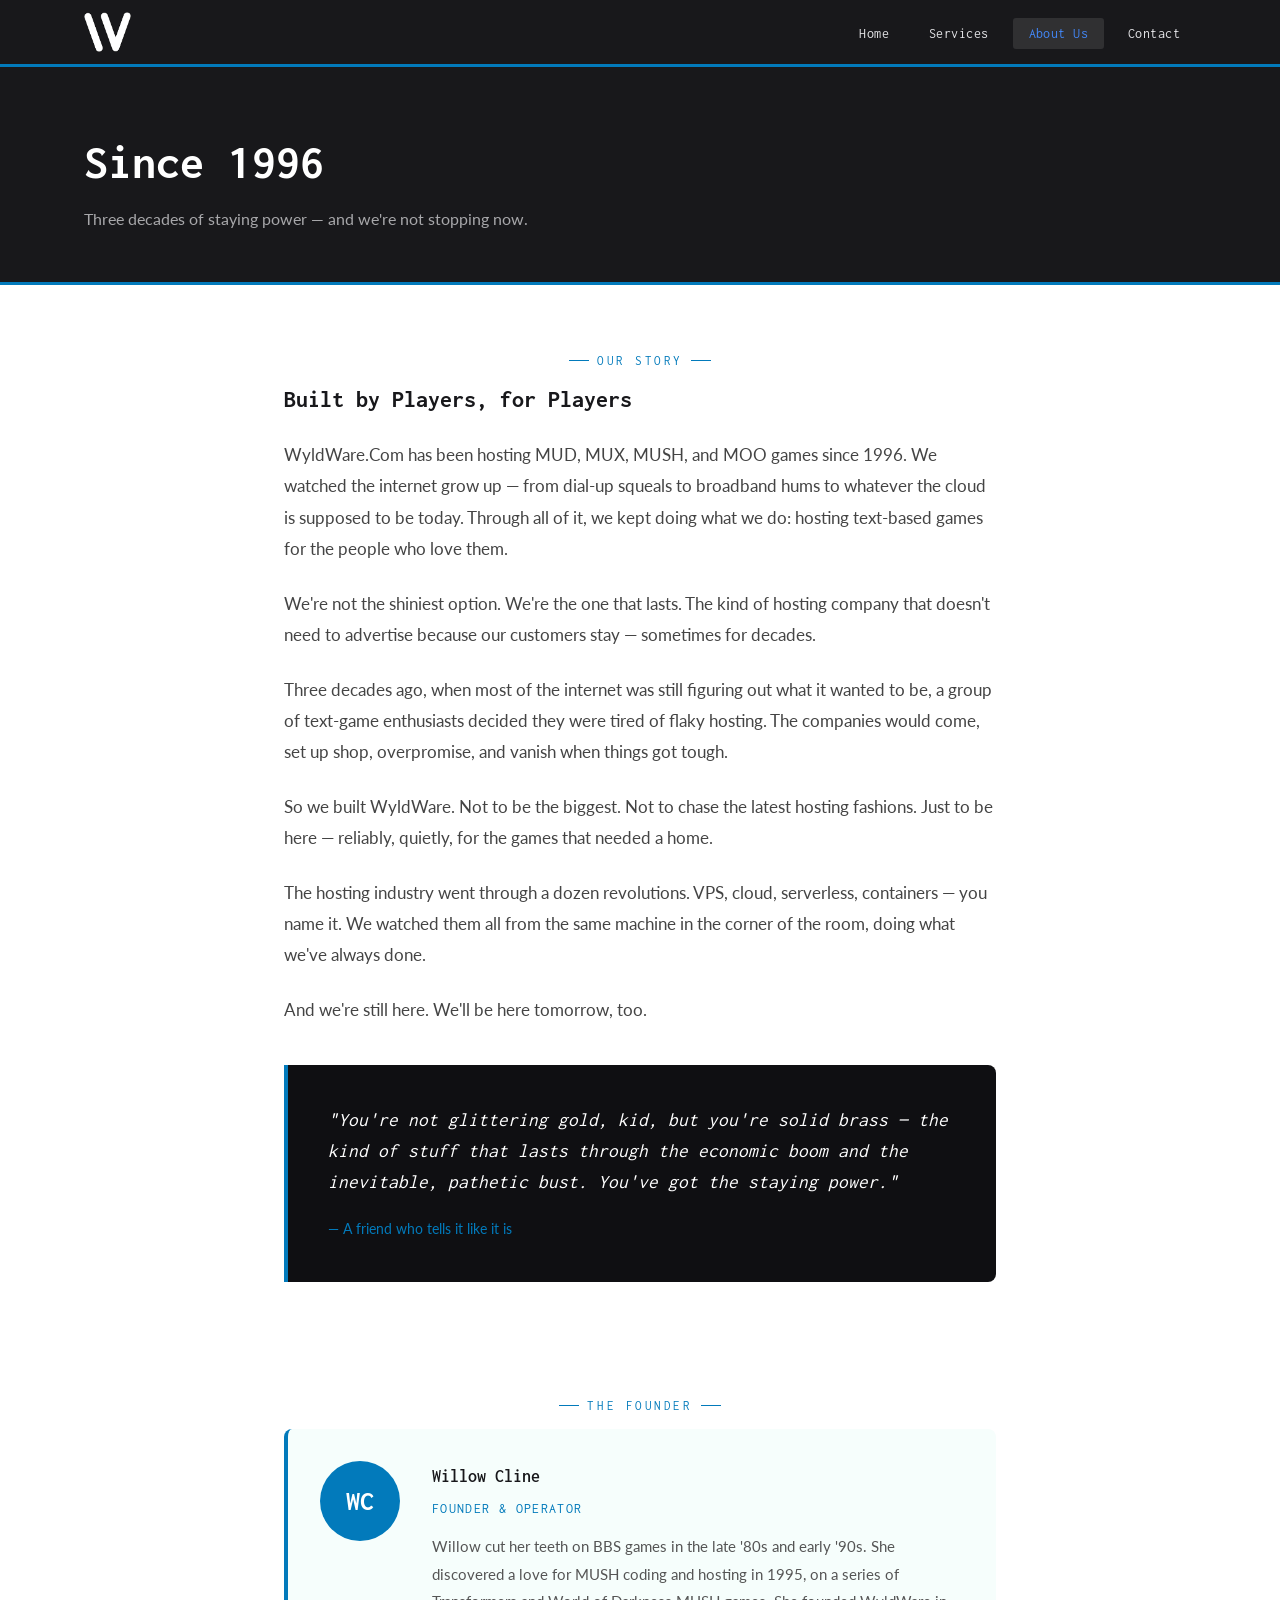
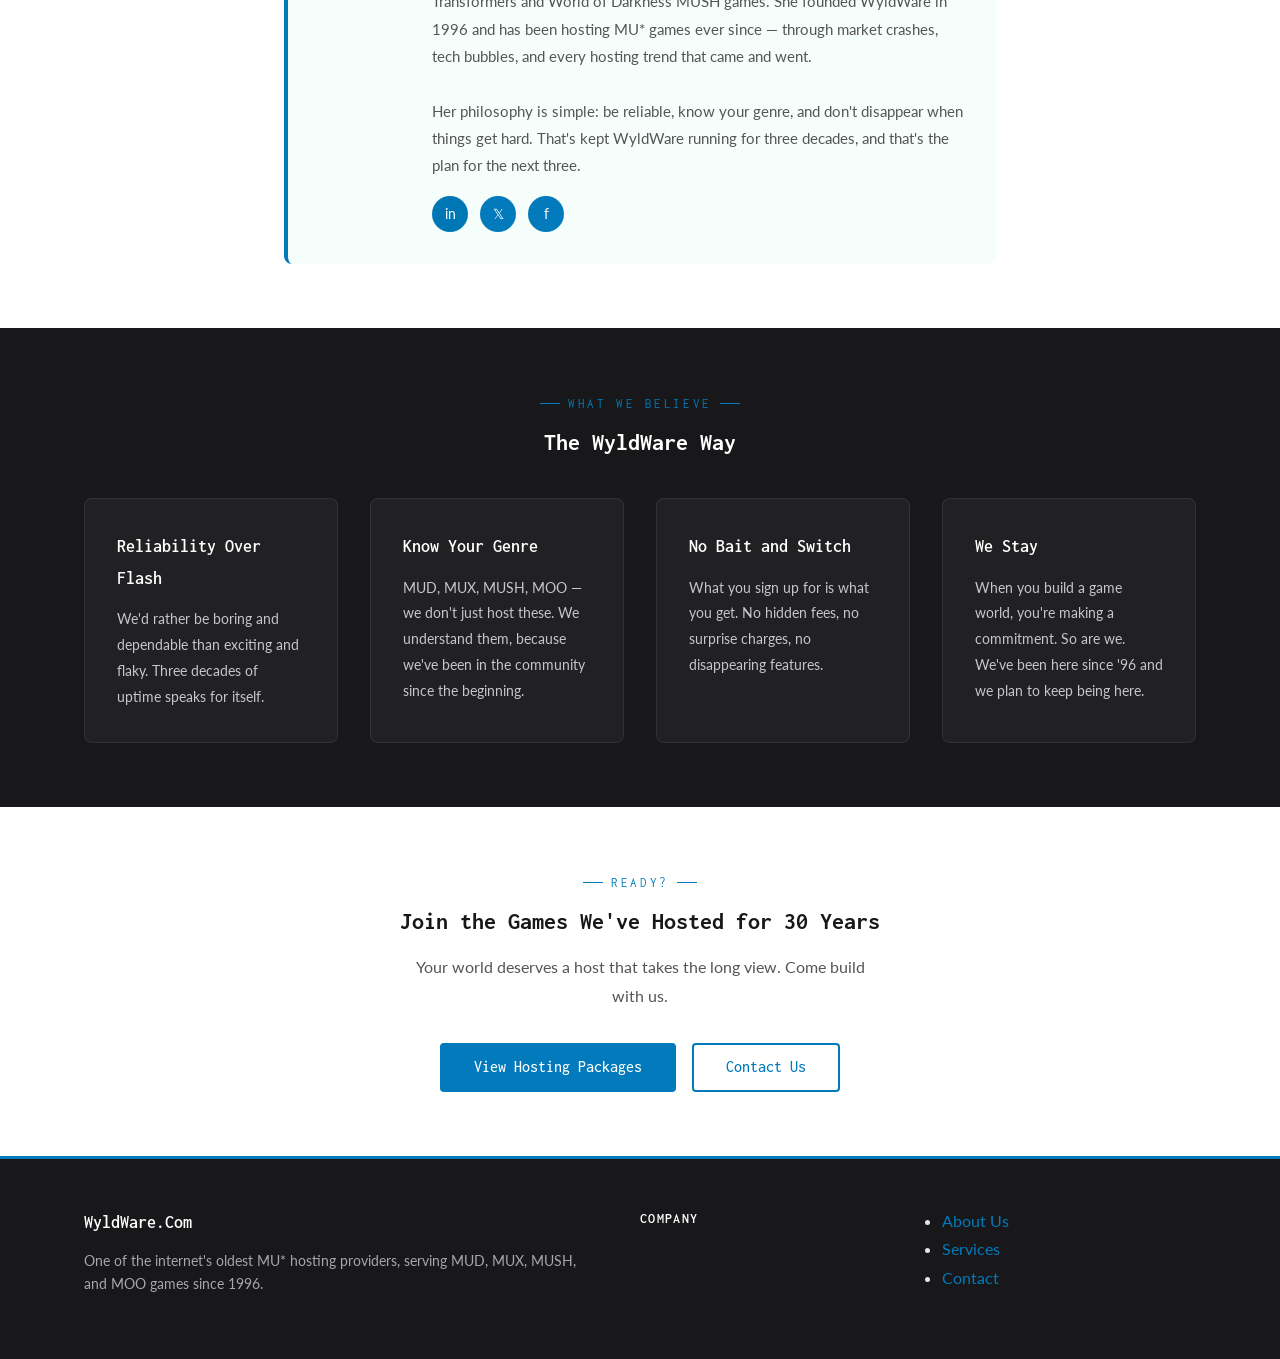
==== about.html @ 0e9ea943 "Initial commit — WyldWare.Com static site, 2026-05-16" ====
<!DOCTYPE html>
<html lang="en">
<head>
  <meta charset="UTF-8">
  <meta name="viewport" content="width=device-width, initial-scale=1.0">
  <title>About Us — WyldWare.Com</title>
  <meta name="description" content="Since 1996, WyldWare.Com has been hosting MUD, MUX, MUSH, and MOO games. We're not the shiniest option — we're the one that lasts.">
  <link rel="icon" type="image/png" href="/media/favicon.png">
  <link rel="stylesheet" href="/css/style.css">
</head>
<body>

<!-- Navigation -->
<nav class="site-nav">
  <div class="container">
    <a href="/" class="nav-brand"><img src="/media/logo.png" alt="WyldWare" style="height:40px;width:auto;"></a>
    <ul class="nav-links" id="nav-links">
      <li><a href="/">Home</a></li>
      <li><a href="/services.html">Services</a></li>
      <li><a href="/about.html" class="active">About Us</a></li>
      <li><a href="/contact.html">Contact</a></li>
    </ul>
    <button class="mobile-menu-btn" onclick="document.getElementById('nav-links').classList.toggle('open')" aria-label="Menu">☰</button>
  </div>
</nav>

<!-- Page Header -->
<header class="page-header">
  <div class="container">
    <h1>Since 1996</h1>
    <p class="page-header__sub">Three decades of staying power — and we're not stopping now.</p>
  </div>
</header>

<!-- Our Story -->
<section class="section">
  <div class="container container--narrow">
    <div class="eyebrow">Our Story</div>
    <h2>Built by Players, for Players</h2>

    <p style="margin: 1.5rem 0; font-size: 1.05rem; color: #444; line-height: 1.85;">
      WyldWare.Com has been hosting MUD, MUX, MUSH, and MOO games since 1996. We watched the internet grow up — from dial-up squeals to broadband hums to whatever the cloud is supposed to be today. Through all of it, we kept doing what we do: hosting text-based games for the people who love them.
    </p>

    <p style="margin: 1.5rem 0; font-size: 1.05rem; color: #444; line-height: 1.85;">
      We're not the shiniest option. We're the one that lasts. The kind of hosting company that doesn't need to advertise because our customers stay — sometimes for decades.
    </p>

    <p style="margin: 1.5rem 0; font-size: 1.05rem; color: #444; line-height: 1.85;">
      Three decades ago, when most of the internet was still figuring out what it wanted to be, a group of text-game enthusiasts decided they were tired of flaky hosting. The companies would come, set up shop, overpromise, and vanish when things got tough.
    </p>

    <p style="margin: 1.5rem 0; font-size: 1.05rem; color: #444; line-height: 1.85;">
      So we built WyldWare. Not to be the biggest. Not to chase the latest hosting fashions. Just to be here — reliably, quietly, for the games that needed a home.
    </p>

    <p style="margin: 1.5rem 0; font-size: 1.05rem; color: #444; line-height: 1.85;">
      The hosting industry went through a dozen revolutions. VPS, cloud, serverless, containers — you name it. We watched them all from the same machine in the corner of the room, doing what we've always done.
    </p>

    <p style="margin: 1.5rem 0; font-size: 1.05rem; color: #444; line-height: 1.85;">
      And we're still here. We'll be here tomorrow, too.
    </p>

    <!-- Quote -->
    <div class="quote-block" style="margin-top: 2.5rem;">
      <blockquote>"You're not glittering gold, kid, but you're solid brass — the kind of stuff that lasts through the economic boom and the inevitable, pathetic bust. You've got the staying power."</blockquote>
      <cite>— A friend who tells it like it is</cite>
    </div>
  </div>
</section>

<!-- Founder -->
<section class="section" style="padding-top: 0;">
  <div class="container container--narrow">
    <div class="eyebrow">The Founder</div>
    <div class="founder-card">
      <div class="founder-card__avatar">WC</div>
      <div>
        <div class="founder-card__name">Willow Cline</div>
        <div class="founder-card__role">Founder &amp; Operator</div>
        <div class="founder-card__bio">
          Willow cut her teeth on BBS games in the late '80s and early '90s. She discovered a love for MUSH coding and hosting in 1995, on a series of Transformers and World of Darkness MUSH games. She founded WyldWare in 1996 and has been hosting MU* games ever since — through market crashes, tech bubbles, and every hosting trend that came and went.
          <br><br>
          Her philosophy is simple: be reliable, know your genre, and don't disappear when things get hard. That's kept WyldWare running for three decades, and that's the plan for the next three.
        </div>
        <div class="contact-info__social" style="margin-top: 1rem;">
          <a href="https://www.linkedin.com/in/jason-cline-3a7ba971/" target="_blank" rel="noopener" title="LinkedIn" style="background: #0077B5;">in</a>
          <a href="https://twitter.com/darksir23" target="_blank" rel="noopener" title="Twitter">𝕏</a>
          <a href="https://www.facebook.com/jasoncline23" target="_blank" rel="noopener" title="Facebook">f</a>
        </div>
      </div>
    </div>
  </div>
</section>

<!-- Values -->
<section class="section section--dark">
  <div class="container">
    <div class="eyebrow" style="justify-content: center;">What We Believe</div>
    <h2 class="text-center">The WyldWare Way</h2>
    <div class="props-grid" style="margin-top: 2.5rem;">
      <div class="prop-card">
        <div class="prop-card__title">Reliability Over Flash</div>
        <div class="prop-card__body">We'd rather be boring and dependable than exciting and flaky. Three decades of uptime speaks for itself.</div>
      </div>
      <div class="prop-card">
        <div class="prop-card__title">Know Your Genre</div>
        <div class="prop-card__body">MUD, MUX, MUSH, MOO — we don't just host these. We understand them, because we've been in the community since the beginning.</div>
      </div>
      <div class="prop-card">
        <div class="prop-card__title">No Bait and Switch</div>
        <div class="prop-card__body">What you sign up for is what you get. No hidden fees, no surprise charges, no disappearing features.</div>
      </div>
      <div class="prop-card">
        <div class="prop-card__title">We Stay</div>
        <div class="prop-card__body">When you build a game world, you're making a commitment. So are we. We've been here since '96 and we plan to keep being here.</div>
      </div>
    </div>
  </div>
</section>

<!-- CTA -->
<section class="section text-center">
  <div class="container container--narrow">
    <div class="eyebrow" style="justify-content: center;">Ready?</div>
    <h2>Join the Games We've Hosted for 30 Years</h2>
    <p style="color: #555; max-width: 480px; margin: 1rem auto 0;">
      Your world deserves a host that takes the long view. Come build with us.
    </p>
    <div style="margin-top: 2rem; display: flex; gap: 1rem; justify-content: center; flex-wrap: wrap;">
      <a href="/services.html" class="btn btn--primary">View Hosting Packages</a>
      <a href="/contact.html" class="btn btn--outline">Contact Us</a>
    </div>
  </div>
</section>

<!-- Footer -->
<footer class="site-footer">
  <div class="container">
    <div class="footer-grid">
      <div>
        <div class="footer-brand__name">WyldWare.Com</div>
        <p class="footer-brand__desc">One of the internet's oldest MU* hosting providers, serving MUD, MUX, MUSH, and MOO games since 1996.</p>
      </div>
        <div class="footer-col__heading">Company</div>
        <ul>
          <li><a href="/about.html">About Us</a></li>
          <li><a href="/services.html">Services</a></li>
          <li><a href="/contact.html">Contact</a></li>
        </ul>
      </div>
---- css/style.css ----
/* WyldWare Static Site Styles
   Based on wyldware.com brand colors: #027ABB (primary), #015EA0 (secondary), #18181B (dark), #3F3F46 (gray) */

@import url('https://fonts.googleapis.com/css2?family=Inconsolata:wght@400;500;600;700&family=Lato:wght@300;400;700&display=swap');

/* ─── Reset & Base ─────────────────────────────── */
*, *::before, *::after { box-sizing: border-box; margin: 0; padding: 0; }

:root {
  --primary:    #027ABB;
  --secondary:  #015EA0;
  --accent:     #4286F5;
  --dark:       #18181B;
  --darker:     #0F0F12;
  --gray:       #3F3F46;
  --gray-light: #E4E4E7;
  --white:      #FFFFFF;
  --offwhite:   #F6FEFC;
  --body-font: 'Lato', sans-serif;
  --heading-font: 'Inconsolata', monospace;
}

html {
  scroll-behavior: smooth;
}

body {
  font-family: var(--body-font);
  font-size: 16px;
  line-height: 1.8;
  color: var(--dark);
  background: var(--white);
}

h1, h2, h3, h4, h5, h6 {
  font-family: var(--heading-font);
  line-height: 1.3;
  color: var(--dark);
}

a {
  color: var(--primary);
  text-decoration: none;
  transition: color 0.2s;
}
a:hover { color: var(--accent); }

img { max-width: 100%; height: auto; display: block; }

/* ─── Layout Utilities ───────────────────────────── */
.container {
  width: 100%;
  max-width: 1160px;
  margin: 0 auto;
  padding: 0 1.5rem;
}

.container--narrow {
  max-width: 760px;
}

.section {
  padding: 4rem 0;
}

.section--dark {
  background: var(--dark);
  color: var(--white);
}

.section--dark h1,
.section--dark h2,
.section--dark h3,
.section--dark h4 {
  color: var(--white);
}

.section--dark p {
  color: var(--gray-light);
}

.section--darker {
  background: var(--darker);
  color: var(--white);
}

.section--darker h2 {
  color: var(--white);
}

/* ─── Buttons ───────────────────────────────────── */
.btn {
  display: inline-block;
  padding: 0.75rem 2rem;
  font-family: var(--heading-font);
  font-size: 1rem;
  font-weight: 500;
  border: 2px solid transparent;
  border-radius: 4px;
  cursor: pointer;
  text-align: center;
  text-decoration: none;
  transition: all 0.2s;
  line-height: 1.3;
}

.btn--primary {
  background: var(--primary);
  color: var(--white);
  border-color: var(--primary);
}
.btn--primary:hover {
  background: var(--secondary);
  border-color: var(--secondary);
  color: var(--white);
}

.btn--outline {
  background: transparent;
  color: var(--primary);
  border-color: var(--primary);
}
.btn--outline:hover {
  background: var(--primary);
  color: var(--white);
}

.btn--white {
  background: var(--white);
  color: var(--dark);
  border-color: var(--white);
}
.btn--white:hover {
  background: var(--gray-light);
  border-color: var(--gray-light);
  color: var(--dark);
}

.btn--outline-white {
  background: transparent;
  color: var(--white);
  border-color: var(--white);
}
.btn--outline-white:hover {
  background: var(--white);
  color: var(--dark);
}

.btn--small {
  padding: 0.5rem 1.25rem;
  font-size: 0.875rem;
}

.btn--large {
  padding: 1rem 2.5rem;
  font-size: 1.125rem;
}

/* ─── Navigation ────────────────────────────────── */
.site-nav {
  background: var(--dark);
  position: sticky;
  top: 0;
  z-index: 100;
  border-bottom: 3px solid var(--primary);
}

.site-nav .container {
  display: flex;
  align-items: center;
  justify-content: space-between;
  height: 64px;
}

.nav-brand {
  display: flex;
  align-items: center;
  gap: 0.75rem;
  color: var(--white);
  font-family: var(--heading-font);
  font-size: 1.25rem;
  font-weight: 600;
  letter-spacing: 0.05em;
}

.nav-brand:hover { color: var(--accent); }
.nav-brand img { height: 40px; width: auto; }

.nav-links {
  display: flex;
  list-style: none;
  gap: 0.5rem;
}

.nav-links a {
  color: var(--gray-light);
  font-family: var(--heading-font);
  font-size: 0.9rem;
  padding: 0.5rem 1rem;
  border-radius: 3px;
  transition: all 0.2s;
  letter-spacing: 0.03em;
}

.nav-links a:hover,
.nav-links a.active {
  color: var(--white);
  background: rgba(255,255,255,0.1);
}

.nav-links a.active {
  color: var(--accent);
}

.mobile-menu-btn {
  display: none;
  background: none;
  border: none;
  color: var(--white);
  font-size: 1.5rem;
  cursor: pointer;
  padding: 0.5rem;
}

@media (max-width: 768px) {
  .nav-links { display: none; flex-direction: column; position: absolute; top: 64px; left: 0; right: 0; background: var(--dark); padding: 1rem; gap: 0; }
  .nav-links.open { display: flex; }
  .nav-links a { padding: 0.75rem 1rem; }
  .mobile-menu-btn { display: block; }
  .hero > .container { flex-direction: column; }
  .hero__overlay { width: 80%; max-width: 320px; margin-top: 2rem; }
}

/* ─── Hero ──────────────────────────────────────── */
.hero {
  background: var(--dark);
  background-image: url('../media/bg-3.png');
  background-size: cover;
  background-position: center;
  background-attachment: fixed;
  color: var(--white);
  padding: 6rem 0 5rem;
  position: relative;
  overflow: hidden;
}

.hero::before {
  content: '';
  position: absolute;
  inset: 0;
  background: linear-gradient(to right, rgba(15,15,18,0.94) 0%, rgba(15,15,18,0.85) 50%, rgba(15,15,18,0.3) 100%);
  pointer-events: none;
  z-index: 0;
}

.hero > .container {
  position: relative;
  z-index: 1;
  display: flex;
  align-items: center;
  justify-content: space-between;
  gap: 3rem;
}

.hero__overlay {
  position: relative;
  z-index: 2;
  flex-shrink: 0;
  width: 45%;
  max-width: 480px;
  align-self: center;
  border-radius: 8px;
  box-shadow: 0 8px 40px rgba(0,0,0,0.5);
  opacity: 0.88;
}

.hero__content {
  position: relative;
  z-index: 1;
  flex: 1;
  min-width: 0;
  max-width: 640px;
}

.hero__eyebrow {
  font-family: var(--heading-font);
  font-size: 0.85rem;
  letter-spacing: 0.2em;
  text-transform: uppercase;
  color: var(--primary);
  margin-bottom: 1rem;
  display: flex;
  align-items: center;
  gap: 0.5rem;
}

.hero__eyebrow::before {
  content: '';
  display: inline-block;
  width: 24px;
  height: 2px;
  background: var(--primary);
}

.hero h1 {
  font-size: clamp(2.5rem, 6vw, 4rem);
  color: var(--white);
  margin-bottom: 1.25rem;
  font-weight: 600;
}

.hero h1 span {
  color: var(--primary);
}

.hero__sub {
  font-size: 1.15rem;
  color: var(--gray-light);
  margin-bottom: 2rem;
  max-width: 540px;
  line-height: 1.7;
}

.hero__actions {
  display: flex;
  flex-wrap: wrap;
  gap: 1rem;
  align-items: center;
}

.hero__stats {
  margin-top: 4rem;
  display: flex;
  gap: 3rem;
  flex-wrap: wrap;
}

.hero__stat {
  text-align: left;
}

.hero__stat-number {
  display: block;
  font-family: var(--heading-font);
  font-size: 2.5rem;
  font-weight: 700;
  color: var(--primary);
  line-height: 1;
}

.hero__stat-label {
  font-size: 0.8rem;
  letter-spacing: 0.1em;
  text-transform: uppercase;
  color: var(--gray);
  color: rgba(228,228,231,0.6);
}

/* ─── Value Props Grid ──────────────────────────── */
.props-grid {
  display: grid;
  grid-template-columns: repeat(auto-fit, minmax(240px, 1fr));
  gap: 2rem;
  margin-top: 3rem;
}

.prop-card {
  background: rgba(255,255,255,0.04);
  border: 1px solid rgba(255,255,255,0.08);
  border-radius: 8px;
  padding: 2rem;
  transition: all 0.3s;
}

.prop-card:hover {
  border-color: var(--primary);
  transform: translateY(-4px);
}

.prop-card__icon {
  font-size: 2rem;
  margin-bottom: 1rem;
  display: block;
}

.prop-card__title {
  font-family: var(--heading-font);
  font-size: 1.1rem;
  font-weight: 600;
  margin-bottom: 0.75rem;
  color: var(--white);
}

.prop-card__body {
  font-size: 0.9rem;
  color: var(--gray-light);
  opacity: 0.85;
}

/* ─── Feature Blocks ─────────────────────────────── */
.feature-row {
  display: grid;
  grid-template-columns: 1fr 1fr;
  gap: 4rem;
  align-items: center;
}

.feature-row--reverse {
  direction: rtl;
}
.feature-row--reverse > * {
  direction: ltr;
}

@media (max-width: 768px) {
  .feature-row { grid-template-columns: 1fr; gap: 2rem; }
  .feature-row--reverse { direction: ltr; }
}

.feature-row__label {
  font-family: var(--heading-font);
  font-size: 0.8rem;
  letter-spacing: 0.15em;
  text-transform: uppercase;
  color: var(--primary);
  margin-bottom: 0.5rem;
}

.feature-row h2 {
  font-size: 1.75rem;
  margin-bottom: 1rem;
}

.feature-row p {
  color: #555;
  margin-bottom: 1.25rem;
}

.feature-row__visual {
  background: var(--dark);
  border-radius: 8px;
  padding: 3rem;
  display: flex;
  align-items: center;
  justify-content: center;
  min-height: 280px;
}

.feature-row__visual pre {
  font-family: var(--heading-font);
  color: var(--gray-light);
  font-size: 0.85rem;
  line-height: 1.6;
}

/* ─── Hosting Tiers / Pricing ───────────────────── */
.tiers-grid {
  display: grid;
  grid-template-columns: repeat(auto-fit, minmax(260px, 1fr));
  gap: 1.5rem;
  margin-top: 3rem;
}

.tier-card {
  background: var(--white);
  border: 2px solid var(--gray-light);
  border-radius: 8px;
  padding: 2rem;
  display: flex;
  flex-direction: column;
  transition: all 0.3s;
  position: relative;
}

.tier-card:hover {
  border-color: var(--primary);
  box-shadow: 0 8px 30px rgba(2,122,187,0.15);
  transform: translateY(-4px);
}

.tier-card--featured {
  border-color: var(--primary);
  box-shadow: 0 4px 20px rgba(2,122,187,0.12);
}

.tier-card__badge {
  position: absolute;
  top: -12px;
  left: 50%;
  transform: translateX(-50%);
  background: var(--primary);
  color: var(--white);
  font-family: var(--heading-font);
  font-size: 0.75rem;
  font-weight: 600;
  letter-spacing: 0.1em;
  text-transform: uppercase;
  padding: 0.25rem 1rem;
  border-radius: 20px;
}

.tier-card__name {
  font-family: var(--heading-font);
  font-size: 1.25rem;
  font-weight: 600;
  margin-bottom: 0.25rem;
}

.tier-card__tagline {
  font-size: 0.85rem;
  color: #666;
  margin-bottom: 1.25rem;
}

.tier-card__price {
  font-family: var(--heading-font);
  font-size: 2rem;
  font-weight: 700;
  color: var(--primary);
  margin-bottom: 0.25rem;
}

.tier-card__price span {
  font-size: 0.9rem;
  font-weight: 400;
  color: #666;
}

.tier-card__divider {
  height: 1px;
  background: var(--gray-light);
  margin: 1.25rem 0;
}

.tier-card__features {
  list-style: none;
  flex: 1;
  margin-bottom: 1.5rem;
}

.tier-card__features li {
  padding: 0.4rem 0;
  font-size: 0.9rem;
  display: flex;
  align-items: flex-start;
  gap: 0.5rem;
}

.tier-card__features li::before {
  content: '✓';
  color: var(--primary);
  font-weight: 700;
  flex-shrink: 0;
  margin-top: 0.1rem;
}

/* ─── PayPal Buttons ──────────────────────────────── */
.paypal-section {
  margin-top: 2rem;
  padding-top: 2rem;
  border-top: 1px solid var(--gray-light);
}

.paypal-buttons {
  display: flex;
  gap: 1rem;
  flex-wrap: wrap;
}

.paypal-btn {
  display: inline-block;
  background: #FFC439;
  color: #003087;
  font-family: var(--heading-font);
  font-size: 0.9rem;
  font-weight: 700;
  padding: 0.75rem 1.5rem;
  border-radius: 4px;
  text-decoration: none;
  border: 1px solid #003087;
  transition: all 0.2s;
  cursor: pointer;
  text-align: center;
  flex: 1;
  min-width: 180px;
}

.paypal-btn:hover {
  background: #FFD966;
  color: #003087;
}

.paypal-note {
  font-size: 0.8rem;
  color: #888;
  margin-top: 0.75rem;
  text-align: center;
}

/* ─── About / Team ──────────────────────────────── */
.founder-card {
  display: grid;
  grid-template-columns: auto 1fr;
  gap: 2rem;
  align-items: start;
  background: var(--offwhite);
  border-radius: 8px;
  padding: 2rem;
  border-left: 4px solid var(--primary);
}

@media (max-width: 600px) {
  .founder-card { grid-template-columns: 1fr; }
}

.founder-card__avatar {
  width: 80px;
  height: 80px;
  border-radius: 50%;
  background: var(--primary);
  display: flex;
  align-items: center;
  justify-content: center;
  font-family: var(--heading-font);
  font-size: 1.75rem;
  font-weight: 700;
  color: var(--white);
  flex-shrink: 0;
}

.founder-card__name {
  font-family: var(--heading-font);
  font-size: 1.1rem;
  font-weight: 600;
  margin-bottom: 0.25rem;
}

.founder-card__role {
  font-size: 0.85rem;
  color: var(--primary);
  text-transform: uppercase;
  letter-spacing: 0.1em;
  margin-bottom: 0.75rem;
  font-family: var(--heading-font);
}

.founder-card__bio {
  font-size: 0.95rem;
  color: #555;
}

/* ─── Contact Form ──────────────────────────────── */
.contact-grid {
  display: grid;
  grid-template-columns: 1fr 1fr;
  gap: 3rem;
  align-items: start;
}

@media (max-width: 768px) {
  .contact-grid { grid-template-columns: 1fr; }
}

.contact-form {
  background: var(--offwhite);
  border-radius: 8px;
  padding: 2rem;
  border-left: 4px solid var(--primary);
}

.form-group {
  margin-bottom: 1.25rem;
}

.form-group label {
  display: block;
  font-family: var(--heading-font);
  font-size: 0.85rem;
  font-weight: 600;
  margin-bottom: 0.4rem;
  color: var(--dark);
}

.form-group label .required {
  color: var(--primary);
}

.form-group input,
.form-group textarea,
.form-group select {
  width: 100%;
  padding: 0.7rem 1rem;
  font-family: var(--body-font);
  font-size: 0.95rem;
  border: 1px solid var(--gray-light);
  border-radius: 4px;
  background: var(--white);
  transition: border-color 0.2s;
}

.form-group input:focus,
.form-group textarea:focus {
  outline: none;
  border-color: var(--primary);
}

.form-group textarea {
  min-height: 140px;
  resize: vertical;
}

.contact-info__block {
  margin-bottom: 2rem;
}

.contact-info__block h3 {
  font-family: var(--heading-font);
  font-size: 1rem;
  margin-bottom: 0.5rem;
}

.contact-info__block p {
  font-size: 0.9rem;
  color: #555;
}

.contact-info__social {
  display: flex;
  gap: 0.75rem;
  margin-top: 0.75rem;
}

.contact-info__social a {
  display: inline-flex;
  align-items: center;
  justify-content: center;
  width: 36px;
  height: 36px;
  background: var(--primary);
  color: var(--white);
  border-radius: 50%;
  font-size: 0.9rem;
  transition: background 0.2s;
}

.contact-info__social a:hover {
  background: var(--secondary);
  color: var(--white);
}

/* ─── Quote / Testimonial ────────────────────────── */
.quote-block {
  background: var(--darker);
  border-left: 4px solid var(--primary);
  padding: 2.5rem;
  border-radius: 0 8px 8px 0;
  margin: 3rem 0;
}

.quote-block blockquote {
  font-family: var(--heading-font);
  font-size: 1.2rem;
  font-style: italic;
  color: var(--white);
  line-height: 1.6;
  margin-bottom: 1rem;
}

.quote-block cite {
  font-size: 0.85rem;
  color: var(--primary);
  font-style: normal;
}

/* ─── Footer ────────────────────────────────────── */
.site-footer {
  background: var(--dark);
  color: var(--gray-light);
  padding: 3rem 0 1.5rem;
  border-top: 3px solid var(--primary);
}

.footer-grid {
  display: grid;
  grid-template-columns: 2fr 1fr 1fr;
  gap: 3rem;
  margin-bottom: 2.5rem;
}

@media (max-width: 768px) {
  .footer-grid { grid-template-columns: 1fr; gap: 2rem; }
}

.footer-brand__name {
  font-family: var(--heading-font);
  font-size: 1.1rem;
  font-weight: 600;
  color: var(--white);
  margin-bottom: 0.75rem;
}

.footer-brand__desc {
  font-size: 0.875rem;
  line-height: 1.6;
  opacity: 0.7;
}

.footer-col__heading {
  font-family: var(--heading-font);
  font-size: 0.85rem;
  font-weight: 600;
  letter-spacing: 0.1em;
  text-transform: uppercase;
  color: var(--white);
  margin-bottom: 1rem;
}

.footer-col ul {
  list-style: none;
}

.footer-col ul li {
  margin-bottom: 0.5rem;
}

.footer-col ul a {
  font-size: 0.875rem;
  color: var(--gray-light);
  opacity: 0.7;
  transition: opacity 0.2s;
}

.footer-col ul a:hover {
  opacity: 1;
  color: var(--white);
}

.footer-bar {
  border-top: 1px solid rgba(255,255,255,0.08);
  padding-top: 1.5rem;
  text-align: center;
  font-size: 0.8rem;
  opacity: 0.5;
}

/* ─── Page Headers ──────────────────────────────── */
.page-header {
  background: var(--dark);
  color: var(--white);
  padding: 4rem 0 3rem;
  border-bottom: 3px solid var(--primary);
}

.page-header h1 {
  font-size: clamp(2rem, 5vw, 3rem);
  color: var(--white);
  margin-bottom: 0.75rem;
}

.page-header__sub {
  color: var(--gray-light);
  opacity: 0.7;
  font-size: 1rem;
  max-width: 560px;
}

/* ─── Game Types Grid ────────────────────────────── */
.game-grid {
  display: grid;
  grid-template-columns: repeat(auto-fit, minmax(180px, 1fr));
  gap: 1.5rem;
  margin-top: 2.5rem;
}

.game-tag {
  background: rgba(2,122,187,0.1);
  border: 1px solid rgba(2,122,187,0.3);
  border-radius: 6px;
  padding: 1.25rem 1rem;
  text-align: center;
  font-family: var(--heading-font);
  font-size: 1.1rem;
  font-weight: 600;
  color: var(--primary);
}

.game-tag span {
  display: block;
  font-size: 0.75rem;
  font-weight: 400;
  color: #666;
  margin-top: 0.25rem;
}

/* ─── Misc ──────────────────────────────────────── */
.text-center { text-align: center; }
.text-primary { color: var(--primary); }
.text-muted { color: #666; }
.mt-1 { margin-top: 1rem; }
.mt-2 { margin-top: 2rem; }
.mt-3 { margin-top: 3rem; }
.mb-1 { margin-bottom: 1rem; }
.mb-2 { margin-bottom: 2rem; }
.mb-3 { margin-bottom: 3rem; }

.eyebrow {
  font-family: var(--heading-font);
  font-size: 0.8rem;
  letter-spacing: 0.2em;
  text-transform: uppercase;
  color: var(--primary);
  margin-bottom: 0.75rem;
  display: flex;
  align-items: center;
  justify-content: center;
  gap: 0.5rem;
}

.eyebrow::before, .eyebrow::after {
  content: '';
  display: inline-block;
  width: 20px;
  height: 1px;
  background: var(--primary);
}
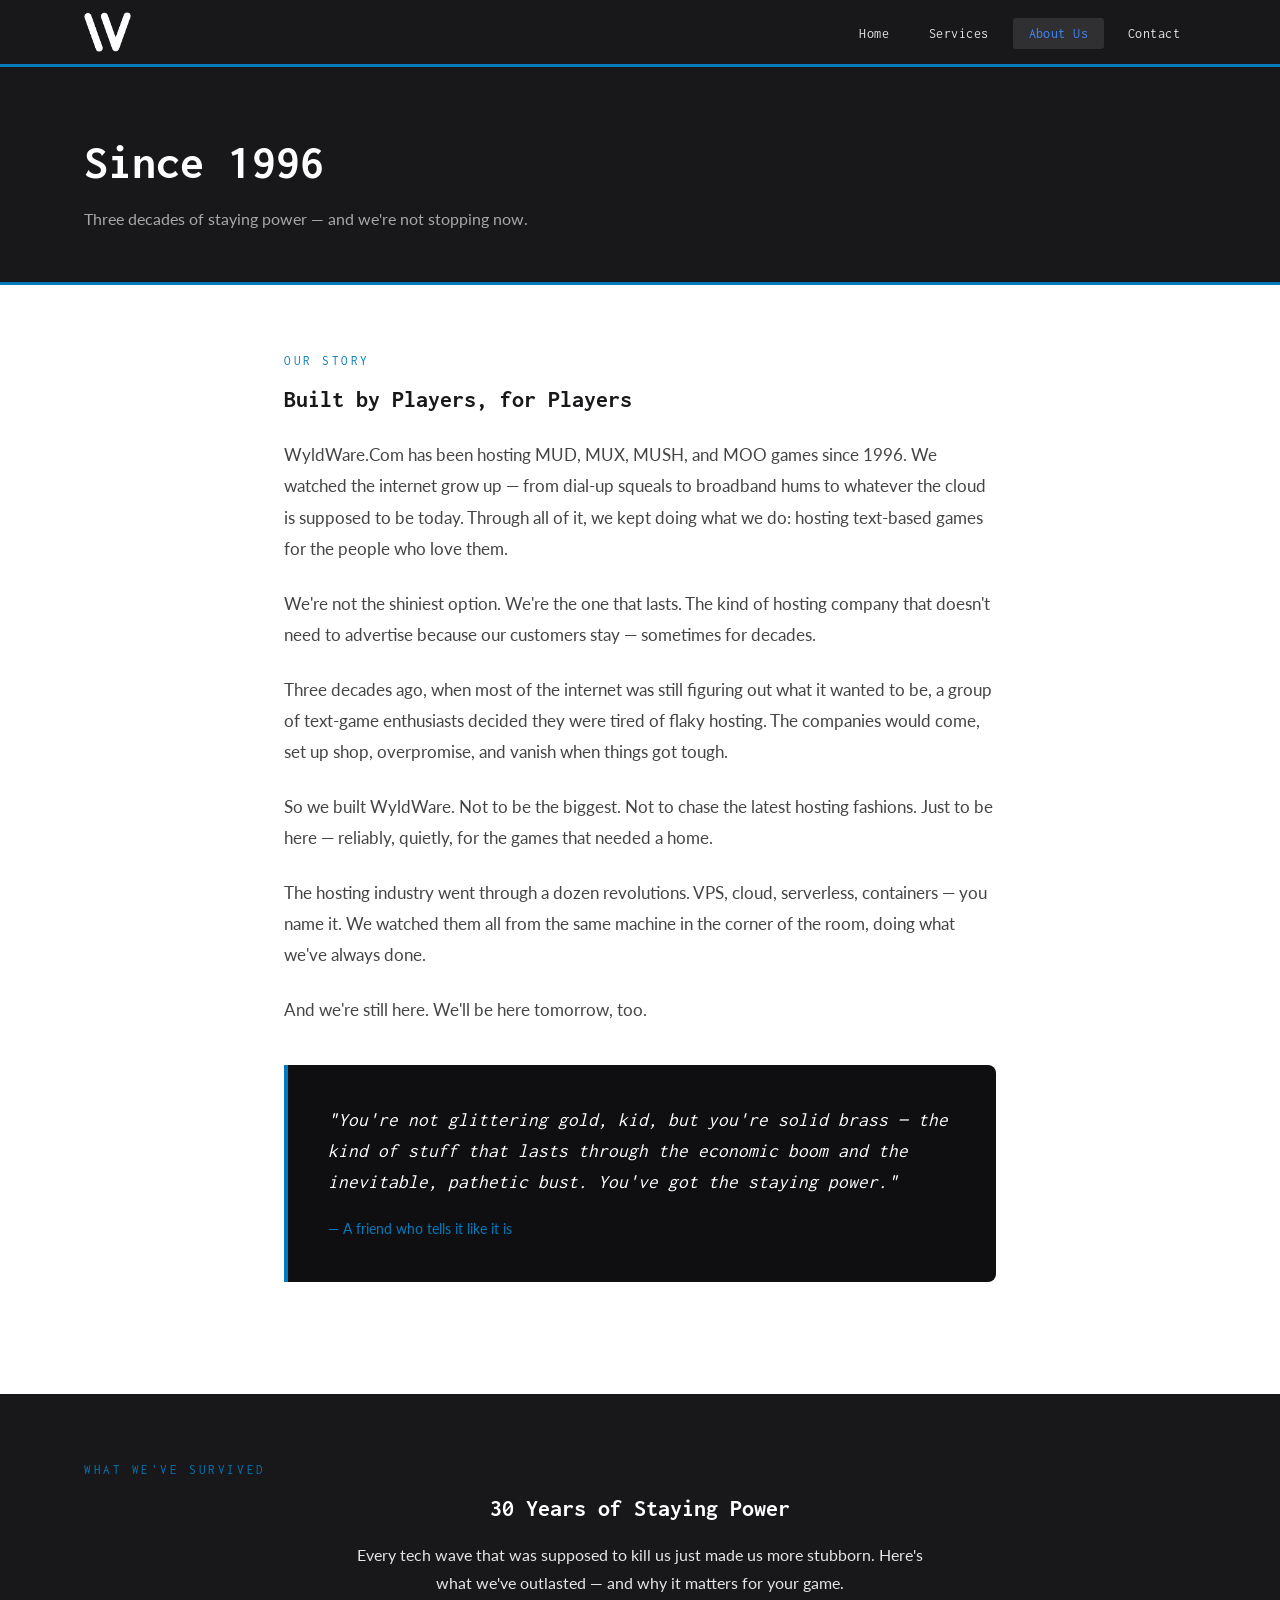
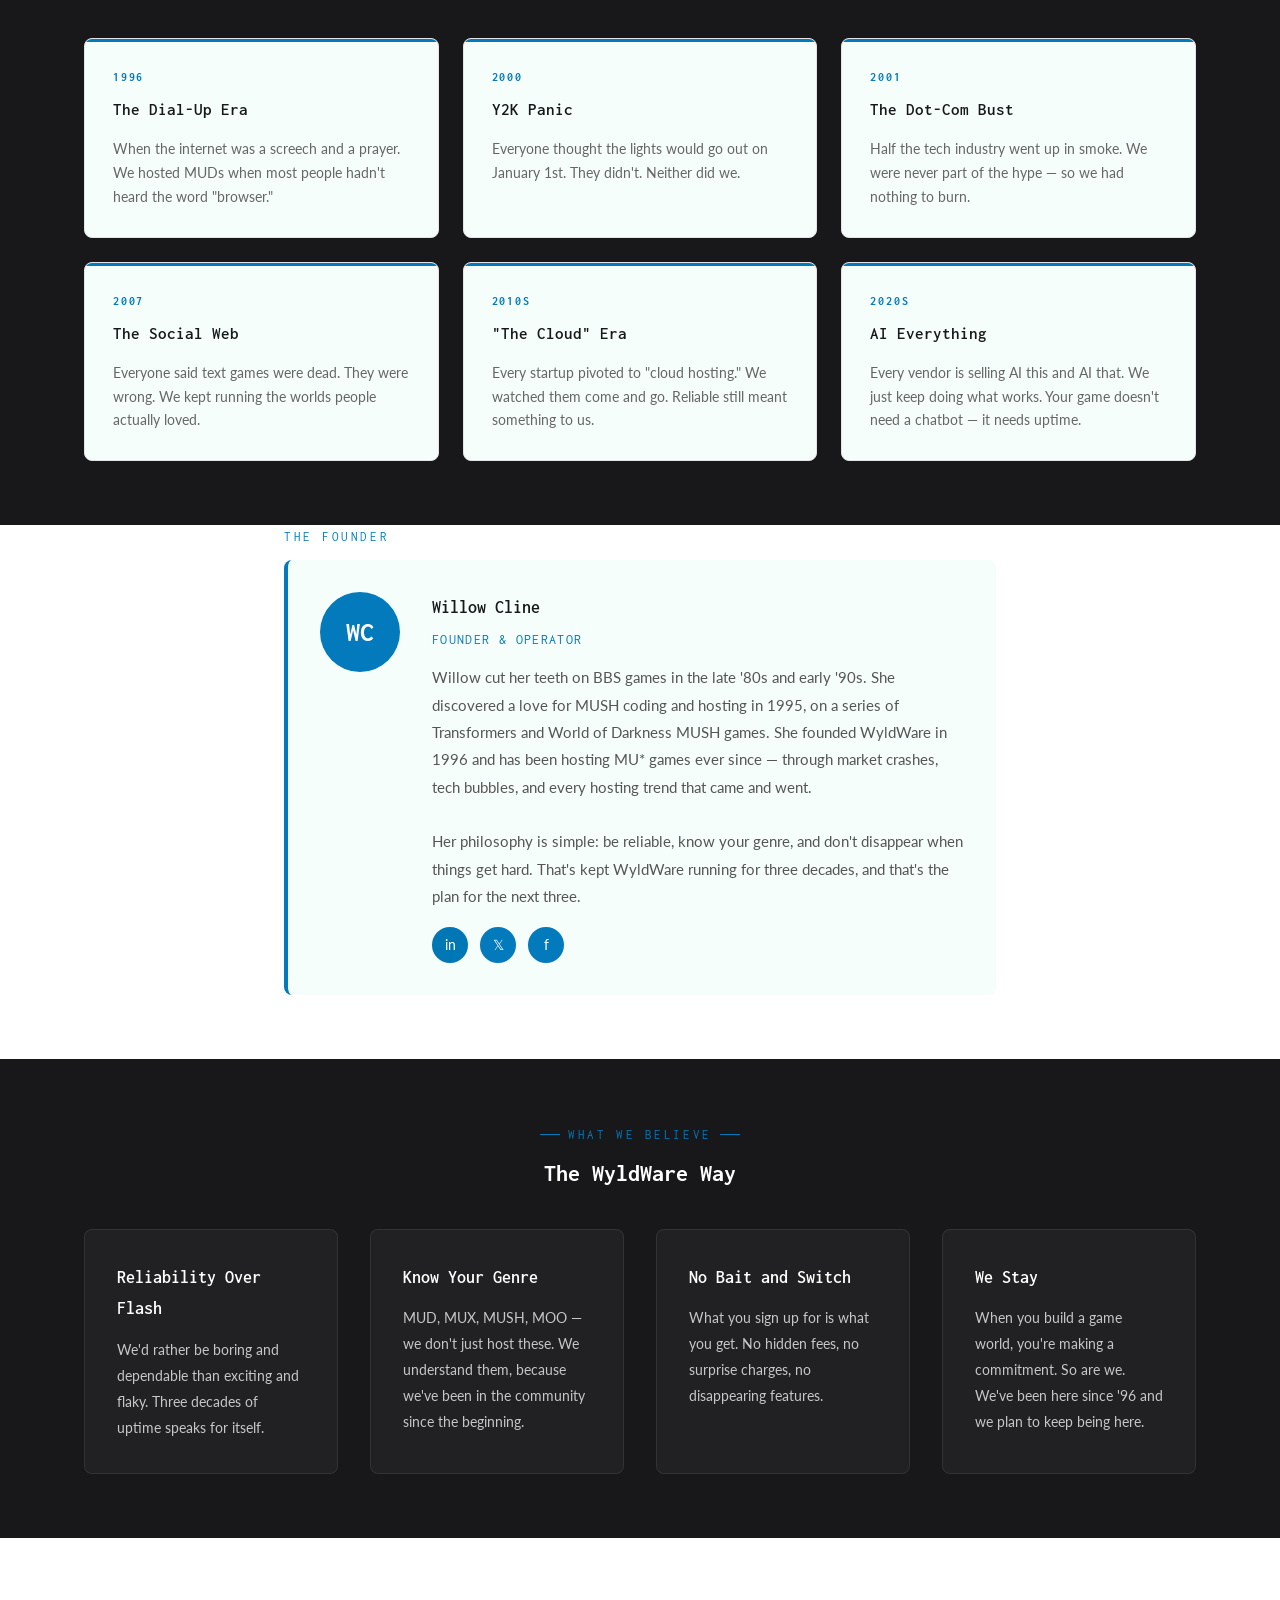
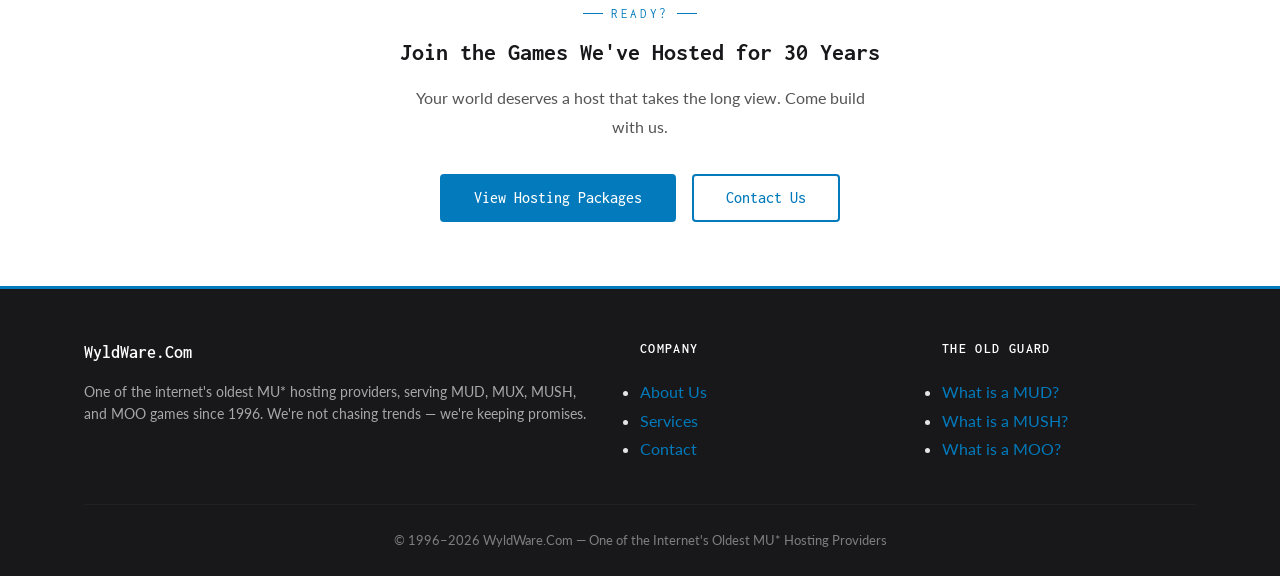
==== commit 15f5940f: "Sub-page polish: about era section + synced 3-col footers - About page: added 'What We've Survived' " ====
--- a/about.html
+++ b/about.html
@@ -66,6 +66,49 @@
     <div class="quote-block" style="margin-top: 2.5rem;">
       <blockquote>"You're not glittering gold, kid, but you're solid brass — the kind of stuff that lasts through the economic boom and the inevitable, pathetic bust. You've got the staying power."</blockquote>
       <cite>— A friend who tells it like it is</cite>
+    </div>
+  </div>
+</section>
+
+<!-- What We've Survived -->
+<section class="section section--dark">
+  <div class="container">
+    <div class="eyebrow">What We've Survived</div>
+    <h2 class="text-center">30 Years of Staying Power</h2>
+    <p class="text-center" style="max-width: 580px; margin: 1rem auto 0; color: var(--gray-light); font-size: 1rem;">
+      Every tech wave that was supposed to kill us just made us more stubborn. Here's what we've outlasted — and why it matters for your game.
+    </p>
+    <div class="survived-grid">
+      <div class="survived-card">
+        <div class="survived-card__year">1996</div>
+        <div class="survived-card__event">The Dial-Up Era</div>
+        <div class="survived-card__desc">When the internet was a screech and a prayer. We hosted MUDs when most people hadn't heard the word "browser."</div>
+      </div>
+      <div class="survived-card">
+        <div class="survived-card__year">2000</div>
+        <div class="survived-card__event">Y2K Panic</div>
+        <div class="survived-card__desc">Everyone thought the lights would go out on January 1st. They didn't. Neither did we.</div>
+      </div>
+      <div class="survived-card">
+        <div class="survived-card__year">2001</div>
+        <div class="survived-card__event">The Dot-Com Bust</div>
+        <div class="survived-card__desc">Half the tech industry went up in smoke. We were never part of the hype — so we had nothing to burn.</div>
+      </div>
+      <div class="survived-card">
+        <div class="survived-card__year">2007</div>
+        <div class="survived-card__event">The Social Web</div>
+        <div class="survived-card__desc">Everyone said text games were dead. They were wrong. We kept running the worlds people actually loved.</div>
+      </div>
+      <div class="survived-card">
+        <div class="survived-card__year">2010s</div>
+        <div class="survived-card__event">"The Cloud" Era</div>
+        <div class="survived-card__desc">Every startup pivoted to "cloud hosting." We watched them come and go. Reliable still meant something to us.</div>
+      </div>
+      <div class="survived-card">
+        <div class="survived-card__year">2020s</div>
+        <div class="survived-card__event">AI Everything</div>
+        <div class="survived-card__desc">Every vendor is selling AI this and AI that. We just keep doing what works. Your game doesn't need a chatbot — it needs uptime.</div>
+      </div>
     </div>
   </div>
 </section>
@@ -141,8 +184,9 @@
     <div class="footer-grid">
       <div>
         <div class="footer-brand__name">WyldWare.Com</div>
-        <p class="footer-brand__desc">One of the internet's oldest MU* hosting providers, serving MUD, MUX, MUSH, and MOO games since 1996.</p>
-      </div>
+        <p class="footer-brand__desc">One of the internet's oldest MU* hosting providers, serving MUD, MUX, MUSH, and MOO games since 1996. We're not chasing trends — we're keeping promises.</p>
+      </div>
+      <div>
         <div class="footer-col__heading">Company</div>
         <ul>
           <li><a href="/about.html">About Us</a></li>
@@ -150,3 +194,20 @@
           <li><a href="/contact.html">Contact</a></li>
         </ul>
       </div>
+      <div>
+        <div class="footer-col__heading">The Old Guard</div>
+        <ul>
+          <li><a href="https://en.wikipedia.org/wiki/MUD" target="_blank" rel="noopener">What is a MUD?</a></li>
+          <li><a href="https://en.wikipedia.org/wiki/MUSH" target="_blank" rel="noopener">What is a MUSH?</a></li>
+          <li><a href="https://en.wikipedia.org/wiki/MOO" target="_blank" rel="noopener">What is a MOO?</a></li>
+        </ul>
+      </div>
+    </div>
+    <div class="footer-bar">
+      &copy; 1996–2026 WyldWare.Com — One of the Internet's Oldest MU* Hosting Providers
+    </div>
+  </div>
+</footer>
+
+</body>
+</html>
--- a/css/style.css
+++ b/css/style.css
@@ -864,6 +864,69 @@
   max-width: 560px;
 }
 
+/* ─── Era Milestones ───────────────────────────── */
+.survived-grid {
+  display: grid;
+  grid-template-columns: repeat(auto-fit, minmax(280px, 1fr));
+  gap: 1.5rem;
+  margin-top: 2.5rem;
+}
+
+.survived-card {
+  border: 1px solid var(--gray-light);
+  border-radius: 8px;
+  padding: 1.75rem;
+  background: var(--offwhite);
+  transition: all 0.25s;
+  position: relative;
+  overflow: hidden;
+}
+
+.survived-card::before {
+  content: '';
+  position: absolute;
+  top: 0;
+  left: 0;
+  right: 0;
+  height: 3px;
+  background: var(--primary);
+}
+
+.survived-card:hover {
+  border-color: var(--primary);
+  transform: translateY(-3px);
+  box-shadow: 0 6px 24px rgba(2,122,187,0.12);
+}
+
+.survived-card__year {
+  font-family: var(--heading-font);
+  font-size: 0.75rem;
+  font-weight: 700;
+  letter-spacing: 0.15em;
+  text-transform: uppercase;
+  color: var(--primary);
+  margin-bottom: 0.4rem;
+}
+
+.survived-card__event {
+  font-family: var(--heading-font);
+  font-size: 1.05rem;
+  font-weight: 600;
+  color: var(--dark);
+  margin-bottom: 0.75rem;
+}
+
+.survived-card__desc {
+  font-size: 0.9rem;
+  color: #666;
+  line-height: 1.65;
+}
+
+/* ─── Footer links ─────────────────────────────── */
+.footer-col__heading + ul + .footer-col__heading + ul {
+  margin-top: 0;
+}
+
 /* ─── Game Types Grid ────────────────────────────── */
 .game-grid {
   display: grid;
@@ -873,8 +936,8 @@
 }
 
 .game-tag {
-  background: rgba(2,122,187,0.1);
-  border: 1px solid rgba(2,122,187,0.3);
+  background: rgba(2,122,187,0.08);
+  border: 1px solid rgba(2,122,187,0.25);
   border-radius: 6px;
   padding: 1.25rem 1rem;
   text-align: center;
@@ -882,6 +945,12 @@
   font-size: 1.1rem;
   font-weight: 600;
   color: var(--primary);
+  transition: all 0.2s;
+}
+
+.game-tag:hover {
+  background: rgba(2,122,187,0.15);
+  border-color: var(--primary);
 }
 
 .game-tag span {
@@ -890,6 +959,47 @@
   font-weight: 400;
   color: #666;
   margin-top: 0.25rem;
+}
+
+/* ─── Misc ──────────────────────────────────────── */
+.text-center { text-align: center; }
+.text-primary { color: var(--primary); }
+.text-muted { color: #666; }
+.mt-1 { margin-top: 1rem; }
+.mt-2 { margin-top: 2rem; }
+.mb-1 { margin-bottom: 1rem; }
+.mb-2 { margin-bottom: 2rem; }
+.mb-3 { margin-bottom: 3rem; }
+
+.eyebrow {
+  font-family: var(--heading-font);
+  font-size: 0.8rem;
+  letter-spacing: 0.2em;
+  text-transform: uppercase;
+  color: var(--primary);
+  margin-bottom: 0.75rem;
+  display: flex;
+  align-items: center;
+  justify-content: center;
+  gap: 0.5rem;
+}
+
+.eyebrow::before, .eyebrow::after {
+  content: '';
+  display: inline-block;
+  width: 20px;
+  height: 1px;
+  background: var(--primary);
+}
+
+/* Override for left-aligned eyebrow in non-hero sections */
+.section .eyebrow:not([style]) {
+  justify-content: flex-start;
+}
+
+.section .eyebrow:not([style])::before,
+.section .eyebrow:not([style])::after {
+  display: none;
 }
 
 /* ─── Misc ──────────────────────────────────────── */
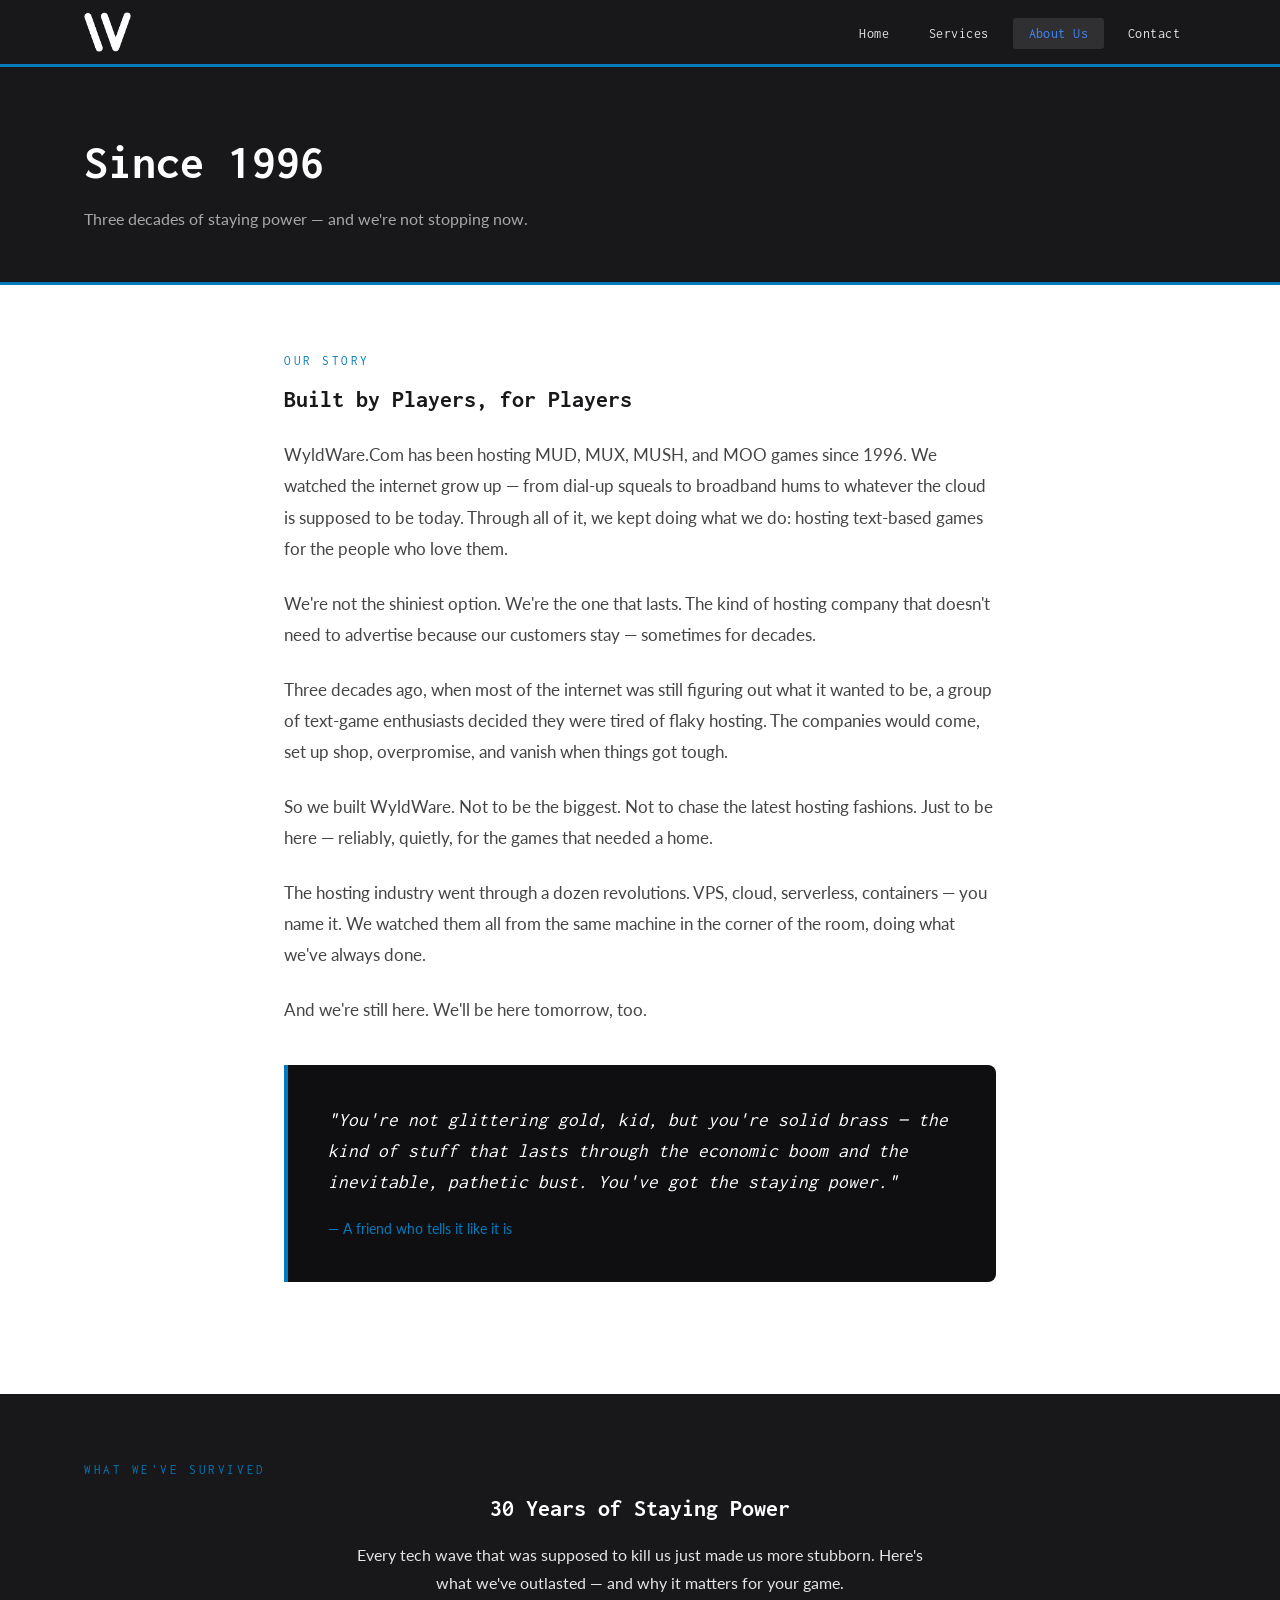
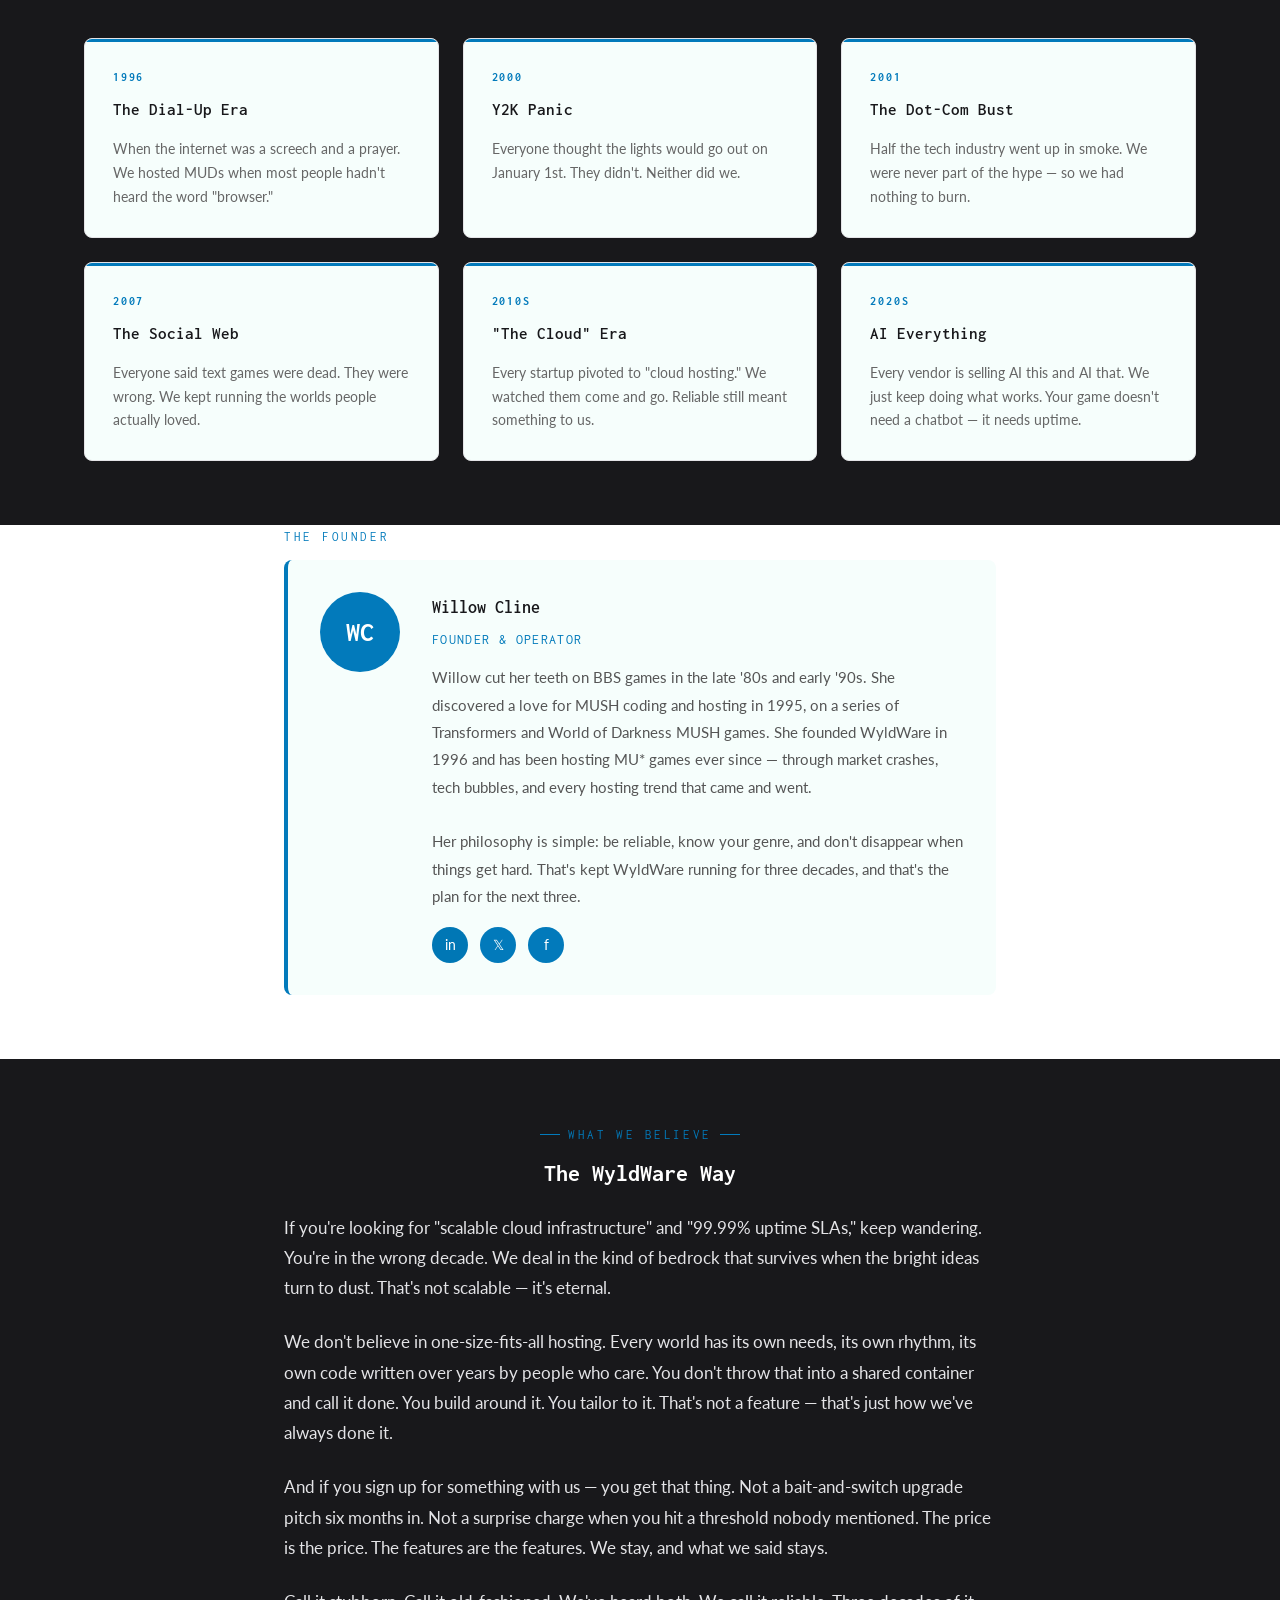
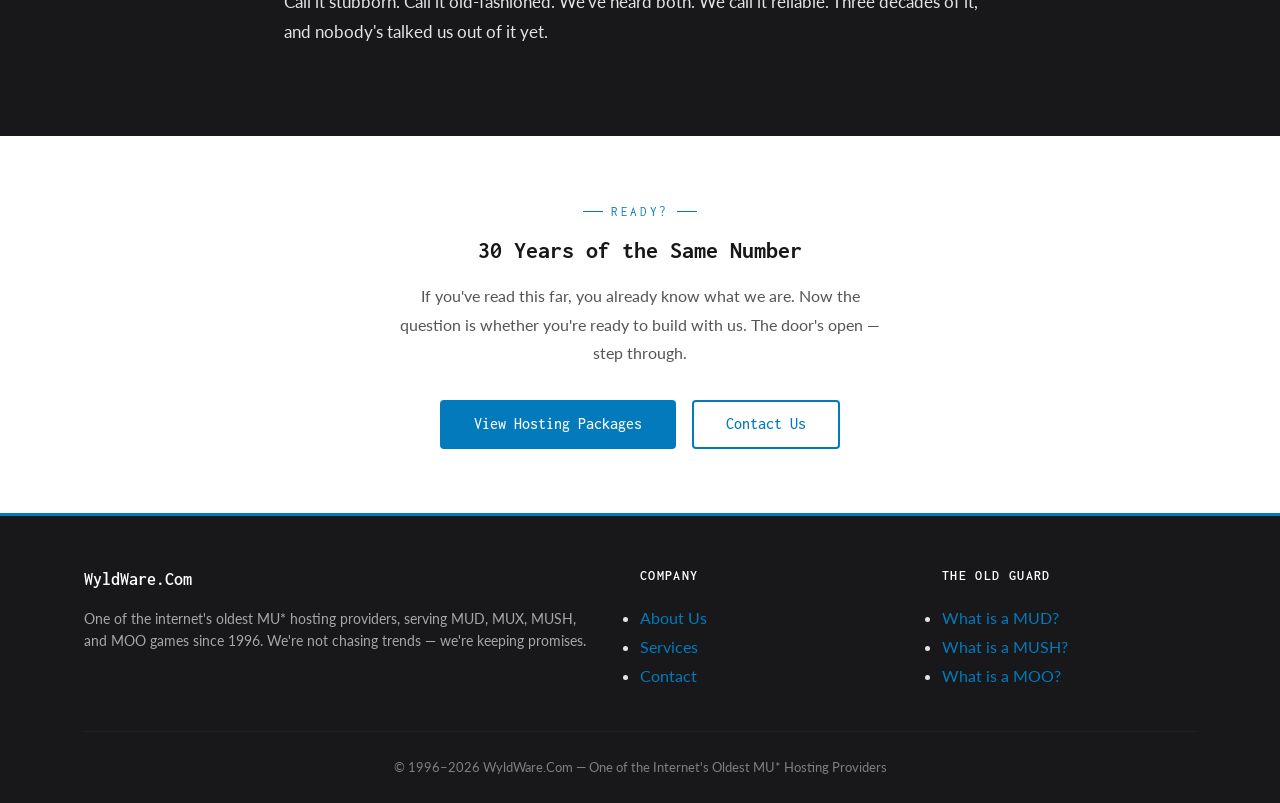
==== commit 7717d44a: "About page: rewrite 'WyldWare Way' as gruff narrative (Slappy's 'forbidden secret' energy). Replace " ====
--- a/about.html
+++ b/about.html
@@ -139,27 +139,25 @@
 
 <!-- Values -->
 <section class="section section--dark">
-  <div class="container">
+  <div class="container container--narrow">
     <div class="eyebrow" style="justify-content: center;">What We Believe</div>
     <h2 class="text-center">The WyldWare Way</h2>
-    <div class="props-grid" style="margin-top: 2.5rem;">
-      <div class="prop-card">
-        <div class="prop-card__title">Reliability Over Flash</div>
-        <div class="prop-card__body">We'd rather be boring and dependable than exciting and flaky. Three decades of uptime speaks for itself.</div>
-      </div>
-      <div class="prop-card">
-        <div class="prop-card__title">Know Your Genre</div>
-        <div class="prop-card__body">MUD, MUX, MUSH, MOO — we don't just host these. We understand them, because we've been in the community since the beginning.</div>
-      </div>
-      <div class="prop-card">
-        <div class="prop-card__title">No Bait and Switch</div>
-        <div class="prop-card__body">What you sign up for is what you get. No hidden fees, no surprise charges, no disappearing features.</div>
-      </div>
-      <div class="prop-card">
-        <div class="prop-card__title">We Stay</div>
-        <div class="prop-card__body">When you build a game world, you're making a commitment. So are we. We've been here since '96 and we plan to keep being here.</div>
-      </div>
-    </div>
+
+    <p style="margin: 1.5rem 0; font-size: 1.05rem; color: var(--gray-light);">
+      If you're looking for "scalable cloud infrastructure" and "99.99% uptime SLAs," keep wandering. You're in the wrong decade. We deal in the kind of bedrock that survives when the bright ideas turn to dust. That's not scalable — it's eternal.
+    </p>
+
+    <p style="margin: 1.5rem 0; font-size: 1.05rem; color: var(--gray-light);">
+      We don't believe in one-size-fits-all hosting. Every world has its own needs, its own rhythm, its own code written over years by people who care. You don't throw that into a shared container and call it done. You build around it. You tailor to it. That's not a feature — that's just how we've always done it.
+    </p>
+
+    <p style="margin: 1.5rem 0; font-size: 1.05rem; color: var(--gray-light);">
+      And if you sign up for something with us — you get that thing. Not a bait-and-switch upgrade pitch six months in. Not a surprise charge when you hit a threshold nobody mentioned. The price is the price. The features are the features. We stay, and what we said stays.
+    </p>
+
+    <p style="margin: 1.5rem 0; font-size: 1.05rem; color: var(--gray-light);">
+      Call it stubborn. Call it old-fashioned. We've heard both. We call it reliable. Three decades of it, and nobody's talked us out of it yet.
+    </p>
   </div>
 </section>
 
@@ -167,9 +165,9 @@
 <section class="section text-center">
   <div class="container container--narrow">
     <div class="eyebrow" style="justify-content: center;">Ready?</div>
-    <h2>Join the Games We've Hosted for 30 Years</h2>
+    <h2>30 Years of the Same Number</h2>
     <p style="color: #555; max-width: 480px; margin: 1rem auto 0;">
-      Your world deserves a host that takes the long view. Come build with us.
+      If you've read this far, you already know what we are. Now the question is whether you're ready to build with us. The door's open — step through.
     </p>
     <div style="margin-top: 2rem; display: flex; gap: 1rem; justify-content: center; flex-wrap: wrap;">
       <a href="/services.html" class="btn btn--primary">View Hosting Packages</a>
